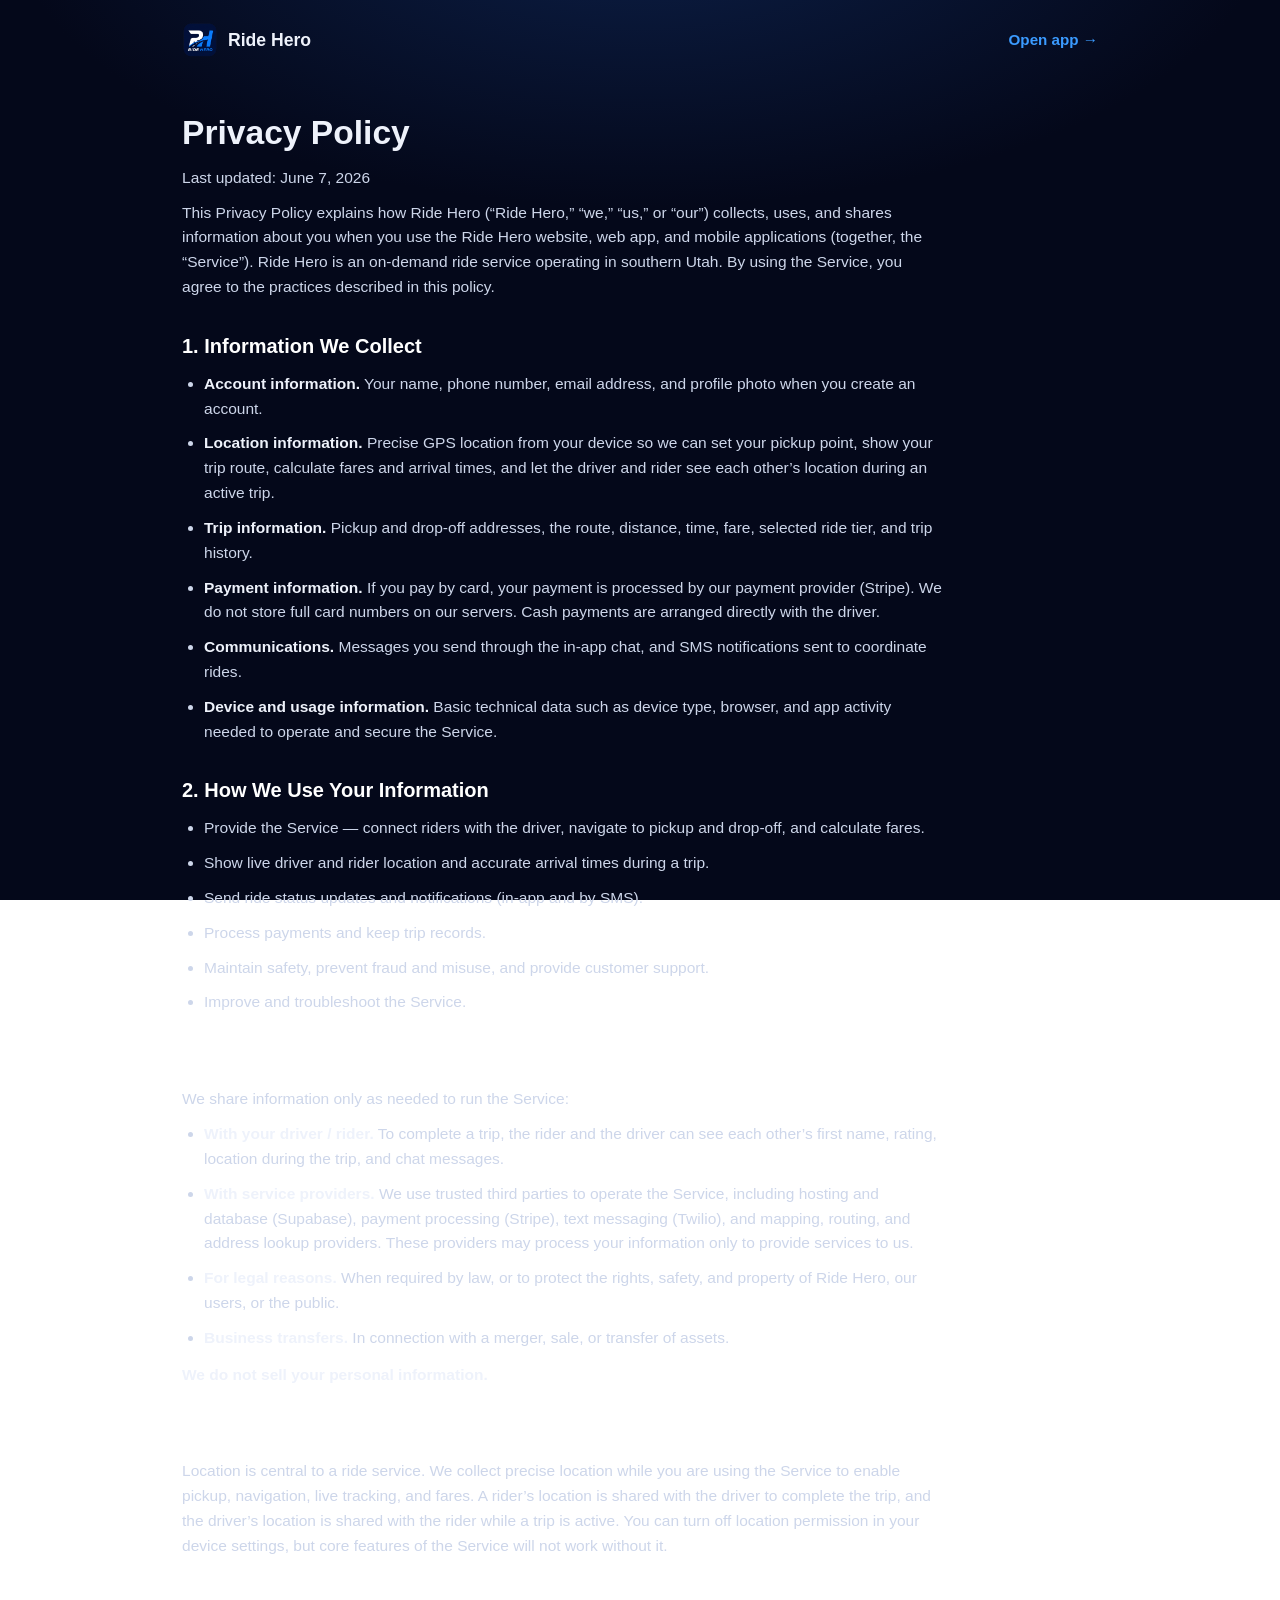
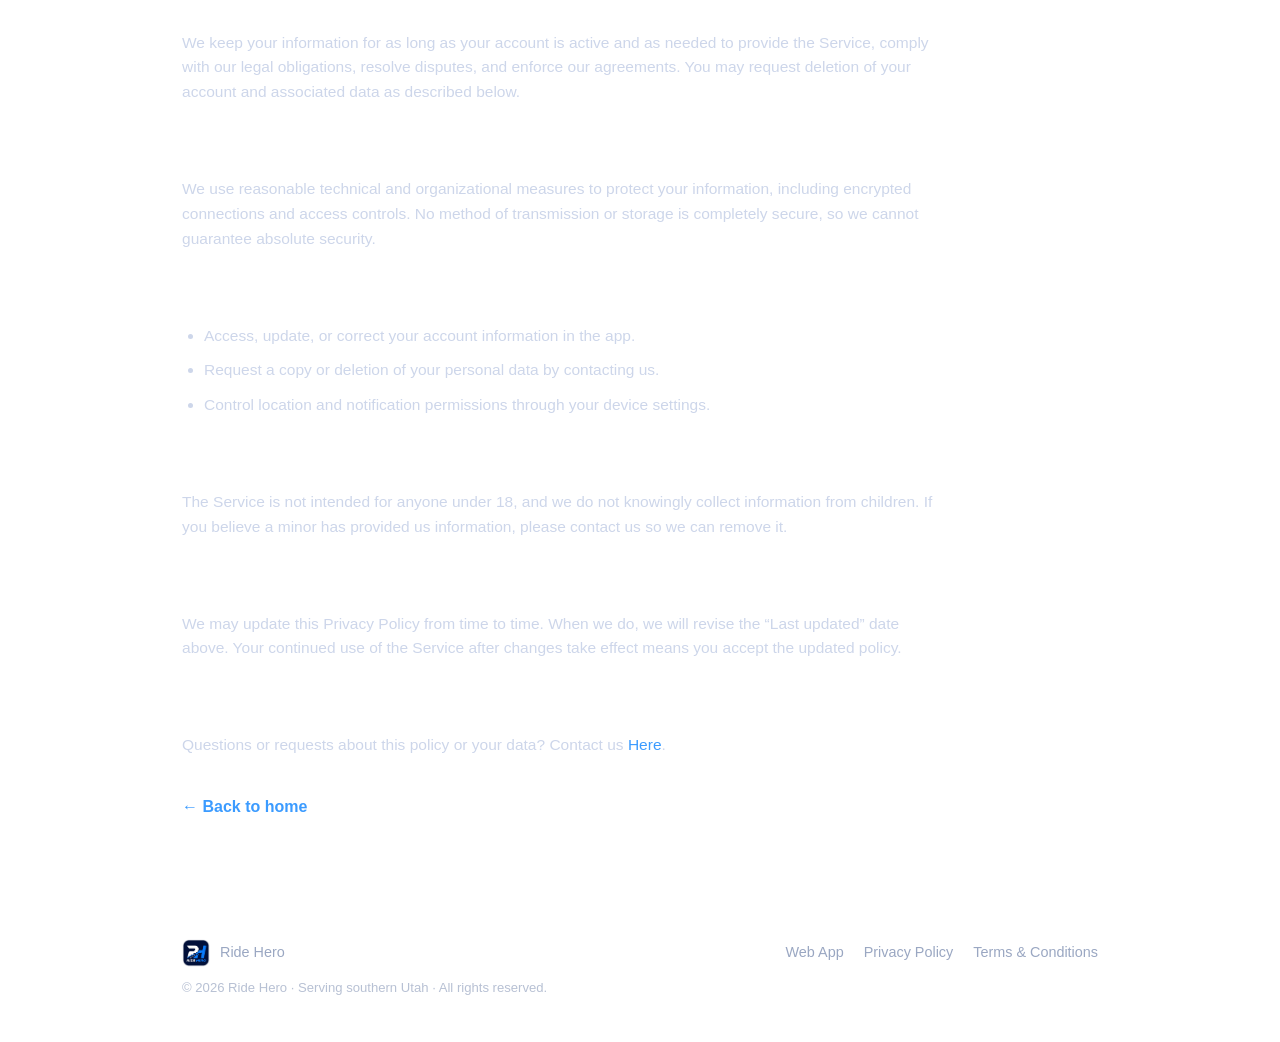
==== privacy.html @ 1ddea8a7 "Initial commit — Ride Hero marketing website" ====
<!DOCTYPE html>
<html lang="en">
<head>
  <meta charset="UTF-8" />
  <meta name="viewport" content="width=device-width, initial-scale=1.0" />
  <title>Privacy Policy — Ride Hero</title>
  <meta name="description" content="Ride Hero Privacy Policy — how we collect, use, and protect your information." />
  <link rel="icon" href="logo.png" />
  <link rel="stylesheet" href="styles.css" />
</head>
<body>
  <div class="container">

    <nav class="nav">
      <a class="nav__brand" href="index.html" style="color:inherit"><img src="logo.png" alt="Ride Hero logo" /> Ride Hero</a>
      <a href="https://ridr-hero.vercel.app" class="nav__cta">Open app →</a>
    </nav>

    <main class="legal">
      <h1>Privacy Policy</h1>
      <p class="legal__updated">Last updated: June 7, 2026</p>

      <p>
        This Privacy Policy explains how Ride Hero (“Ride Hero,” “we,” “us,” or “our”) collects, uses, and
        shares information about you when you use the Ride Hero website, web app, and mobile applications
        (together, the “Service”). Ride Hero is an on-demand ride service operating in southern Utah. By using
        the Service, you agree to the practices described in this policy.
      </p>

      <h2>1. Information We Collect</h2>
      <ul>
        <li><strong>Account information.</strong> Your name, phone number, email address, and profile photo when you create an account.</li>
        <li><strong>Location information.</strong> Precise GPS location from your device so we can set your pickup point, show your trip route, calculate fares and arrival times, and let the driver and rider see each other’s location during an active trip.</li>
        <li><strong>Trip information.</strong> Pickup and drop-off addresses, the route, distance, time, fare, selected ride tier, and trip history.</li>
        <li><strong>Payment information.</strong> If you pay by card, your payment is processed by our payment provider (Stripe). We do not store full card numbers on our servers. Cash payments are arranged directly with the driver.</li>
        <li><strong>Communications.</strong> Messages you send through the in-app chat, and SMS notifications sent to coordinate rides.</li>
        <li><strong>Device and usage information.</strong> Basic technical data such as device type, browser, and app activity needed to operate and secure the Service.</li>
      </ul>

      <h2>2. How We Use Your Information</h2>
      <ul>
        <li>Provide the Service — connect riders with the driver, navigate to pickup and drop-off, and calculate fares.</li>
        <li>Show live driver and rider location and accurate arrival times during a trip.</li>
        <li>Send ride status updates and notifications (in-app and by SMS).</li>
        <li>Process payments and keep trip records.</li>
        <li>Maintain safety, prevent fraud and misuse, and provide customer support.</li>
        <li>Improve and troubleshoot the Service.</li>
      </ul>

      <h2>3. How We Share Information</h2>
      <p>We share information only as needed to run the Service:</p>
      <ul>
        <li><strong>With your driver / rider.</strong> To complete a trip, the rider and the driver can see each other’s first name, rating, location during the trip, and chat messages.</li>
        <li><strong>With service providers.</strong> We use trusted third parties to operate the Service, including hosting and database (Supabase), payment processing (Stripe), text messaging (Twilio), and mapping, routing, and address lookup providers. These providers may process your information only to provide services to us.</li>
        <li><strong>For legal reasons.</strong> When required by law, or to protect the rights, safety, and property of Ride Hero, our users, or the public.</li>
        <li><strong>Business transfers.</strong> In connection with a merger, sale, or transfer of assets.</li>
      </ul>
      <p><strong>We do not sell your personal information.</strong></p>

      <h2>4. Location Information</h2>
      <p>
        Location is central to a ride service. We collect precise location while you are using the Service to
        enable pickup, navigation, live tracking, and fares. A rider’s location is shared with the driver to
        complete the trip, and the driver’s location is shared with the rider while a trip is active. You can
        turn off location permission in your device settings, but core features of the Service will not work
        without it.
      </p>

      <h2>5. Data Retention</h2>
      <p>
        We keep your information for as long as your account is active and as needed to provide the Service,
        comply with our legal obligations, resolve disputes, and enforce our agreements. You may request
        deletion of your account and associated data as described below.
      </p>

      <h2>6. Security</h2>
      <p>
        We use reasonable technical and organizational measures to protect your information, including
        encrypted connections and access controls. No method of transmission or storage is completely secure,
        so we cannot guarantee absolute security.
      </p>

      <h2>7. Your Choices and Rights</h2>
      <ul>
        <li>Access, update, or correct your account information in the app.</li>
        <li>Request a copy or deletion of your personal data by contacting us.</li>
        <li>Control location and notification permissions through your device settings.</li>
      </ul>

      <h2>8. Children’s Privacy</h2>
      <p>
        The Service is not intended for anyone under 18, and we do not knowingly collect information from
        children. If you believe a minor has provided us information, please contact us so we can remove it.
      </p>

      <h2>9. Changes to This Policy</h2>
      <p>
        We may update this Privacy Policy from time to time. When we do, we will revise the “Last updated” date
        above. Your continued use of the Service after changes take effect means you accept the updated policy.
      </p>

      <h2>10. Contact Us</h2>
      <p>
        Questions or requests about this policy or your data? Contact us&nbsp;<a href="mailto:azpilot@gmail.com">Here</a>.
      </p>

      <a class="backlink" href="index.html">← Back to home</a>
    </main>

    <footer class="footer">
      <div class="footer__inner">
        <div class="footer__brand"><img src="logo.png" alt="" /> Ride Hero</div>
        <div class="footer__links">
          <a href="https://ridr-hero.vercel.app">Web App</a>
          <a href="privacy.html">Privacy Policy</a>
          <a href="terms.html">Terms &amp; Conditions</a>
        </div>
      </div>
      <p class="footer__copy">© 2026 Ride Hero · Serving southern Utah · All rights reserved.</p>
    </footer>

  </div>
</body>
</html>
---- styles.css ----
:root {
  --blue: #097CFD;
  --blue-light: #3b9bff;
  --bg: #04081a;
  --text: #eef2fb;
  --muted: #9aa7c2;
  --card: rgba(255, 255, 255, 0.045);
  --border: rgba(255, 255, 255, 0.09);
  --radius: 18px;
}

* { margin: 0; padding: 0; box-sizing: border-box; }
html { scroll-behavior: smooth; scrollbar-color: #013a77 #04081A; }

body {
  font-family: -apple-system, BlinkMacSystemFont, 'Segoe UI', Roboto, Helvetica, Arial, sans-serif;
  background: radial-gradient(ellipse 90% 60% at 50% -10%, #0c1f47 0%, #04081a 55%);
  background-attachment: fixed;
  color: var(--text);
  line-height: 1.6;
  min-height: 100vh;
  -webkit-font-smoothing: antialiased;
}

a { color: var(--blue-light); text-decoration: none; }
a:hover { text-decoration: underline; }

.container { width: 100%; max-width: 960px; margin: 0 auto; padding: 0 22px; }

/* ── Top nav ──────────────────────────────────────────────────────────── */
.nav { display: flex; align-items: center; justify-content: space-between; padding: 22px 0; }
.nav__brand { display: flex; align-items: center; gap: 10px; font-weight: 800; font-size: 1.1rem; }
.nav__brand img { width: 36px; height: 36px; border-radius: 9px; }
.nav__cta { font-weight: 700; font-size: 0.95rem; }

/* ── Hero ─────────────────────────────────────────────────────────────── */
.hero { text-align: center; padding: 36px 0 56px; }
.hero__logo {
  width: 132px; height: 132px; border-radius: 30px;
  box-shadow: 0 20px 60px rgba(9, 124, 253, 0.28);
}
.hero__title { font-size: 3rem; font-weight: 900; letter-spacing: -1px; margin: 26px 0 8px; }
.hero__title span { color: var(--blue); }
.hero__tagline { font-size: 1.25rem; font-weight: 600; }
.hero__sub {
  font-size: 1rem; color: var(--muted); margin: 10px auto 0; max-width: 560px;
}

/* ── Store buttons ────────────────────────────────────────────────────── */
.stores { display: flex; flex-wrap: wrap; gap: 14px; justify-content: center; margin-top: 36px; }
.badge {
  display: flex; align-items: center; gap: 12px; min-width: 210px;
  background: #000; color: #fff;
  border: 1px solid rgba(255, 255, 255, 0.18); border-radius: 14px;
  padding: 11px 20px; position: relative;
  transition: transform 0.15s, border-color 0.15s, background 0.15s;
}
.badge:hover { transform: translateY(-2px); text-decoration: none; border-color: rgba(255, 255, 255, 0.42); }
.badge svg { width: 26px; height: 26px; flex-shrink: 0; }
.badge__text { text-align: left; line-height: 1.15; }
.badge__small { display: block; font-size: 0.66rem; text-transform: uppercase; letter-spacing: 0.05em; opacity: 0.85; }
.badge__big { display: block; font-size: 1.15rem; font-weight: 700; }
.badge--web { background: var(--blue); border-color: transparent; box-shadow: 0 8px 28px rgba(9, 124, 253, 0.4); }
.badge--web:hover { background: var(--blue-light); }
.badge--soon { opacity: 0.72; }
.badge__soon {
  position: absolute; top: -9px; right: 12px;
  background: var(--blue); color: #fff; font-size: 0.6rem; font-weight: 800;
  text-transform: uppercase; letter-spacing: 0.06em; padding: 2px 8px; border-radius: 99px;
}

/* ── Features ─────────────────────────────────────────────────────────── */
.features {
  display: grid; grid-template-columns: repeat(auto-fit, minmax(200px, 1fr));
  gap: 16px; padding: 24px 0 60px;
}
.feature { background: var(--card); border: 1px solid var(--border); border-radius: var(--radius); padding: 22px; }
.feature__icon { font-size: 1.8rem; }
.feature__title { font-weight: 700; font-size: 1.05rem; margin: 10px 0 6px; }
.feature__desc { color: var(--muted); font-size: 0.92rem; }

/* ── Footer ───────────────────────────────────────────────────────────── */
.footer { border-top: 1px solid var(--border); padding: 28px 0 44px; margin-top: 20px; }
.footer__inner { display: flex; flex-wrap: wrap; align-items: center; justify-content: space-between; gap: 14px; }
.footer__brand { display: flex; align-items: center; gap: 10px; color: var(--muted); font-size: 0.9rem; }
.footer__brand img { width: 28px; height: 28px; border-radius: 7px; }
.footer__links { display: flex; gap: 20px; flex-wrap: wrap; }
.footer__links a { color: var(--muted); font-size: 0.9rem; }
.footer__links a:hover { color: var(--text); }
.footer__copy { width: 100%; color: var(--muted); font-size: 0.82rem; opacity: 0.7; margin-top: 10px; }

/* ── Legal pages ──────────────────────────────────────────────────────── */
.legal { padding: 26px 0 70px; max-width: 760px; }
.legal h1 { font-size: 2.1rem; font-weight: 900; margin-bottom: 6px; }
.legal__updated { color: var(--muted); font-size: 0.9rem; margin-bottom: 26px; }
.legal h2 { font-size: 1.25rem; font-weight: 800; margin: 30px 0 10px; color: #fff; }
.legal p, .legal li { color: #cdd6ea; font-size: 0.97rem; margin-bottom: 10px; }
.legal ul { padding-left: 22px; margin-bottom: 12px; }
.legal strong { color: var(--text); }
.legal__note {
  background: var(--card); border: 1px solid var(--border); border-left: 3px solid var(--blue);
  border-radius: 10px; padding: 14px 16px; color: var(--muted); font-size: 0.88rem; margin: 24px 0;
}
.backlink { display: inline-block; margin-top: 26px; color: var(--blue-light); font-weight: 600; }

@media (max-width: 560px) {
  .hero__title { font-size: 2.3rem; }
  .badge { min-width: 0; flex: 1 1 100%; justify-content: center; }
  .hero__logo { width: 112px; height: 112px; }
}
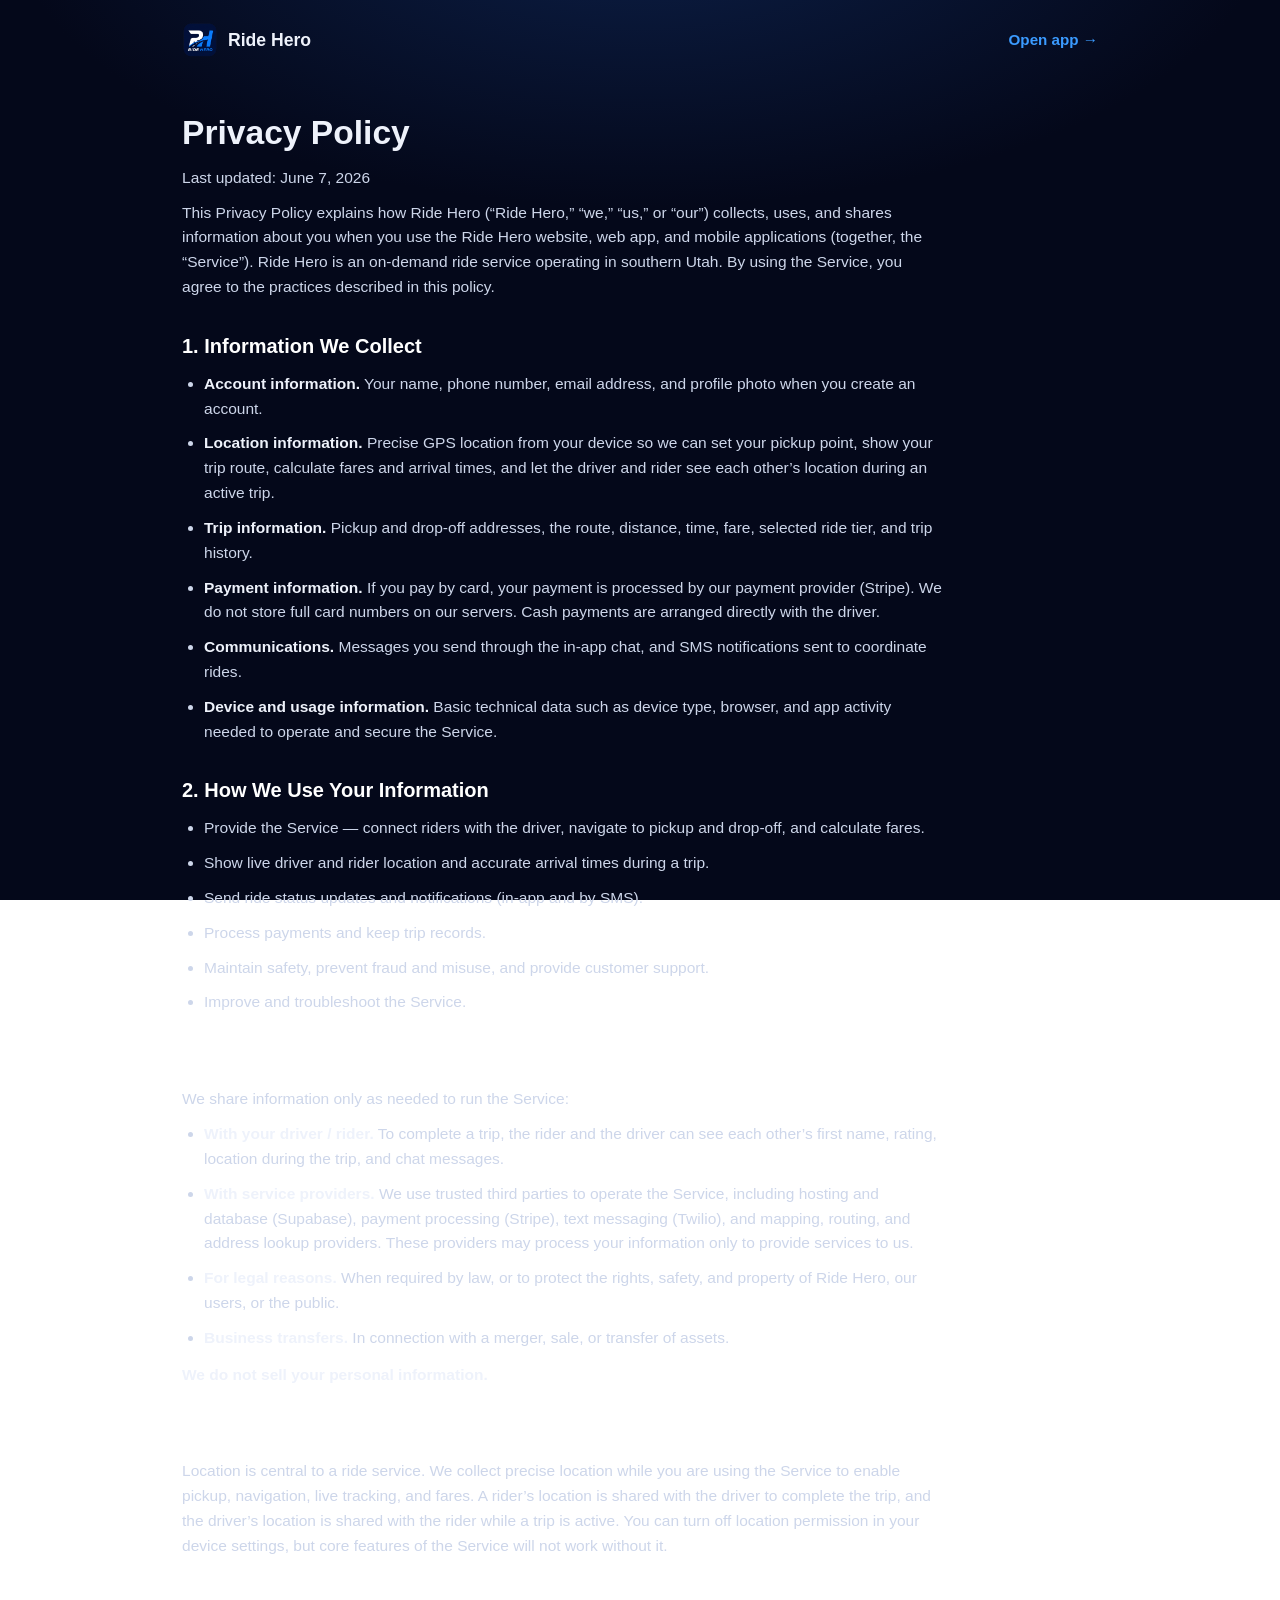
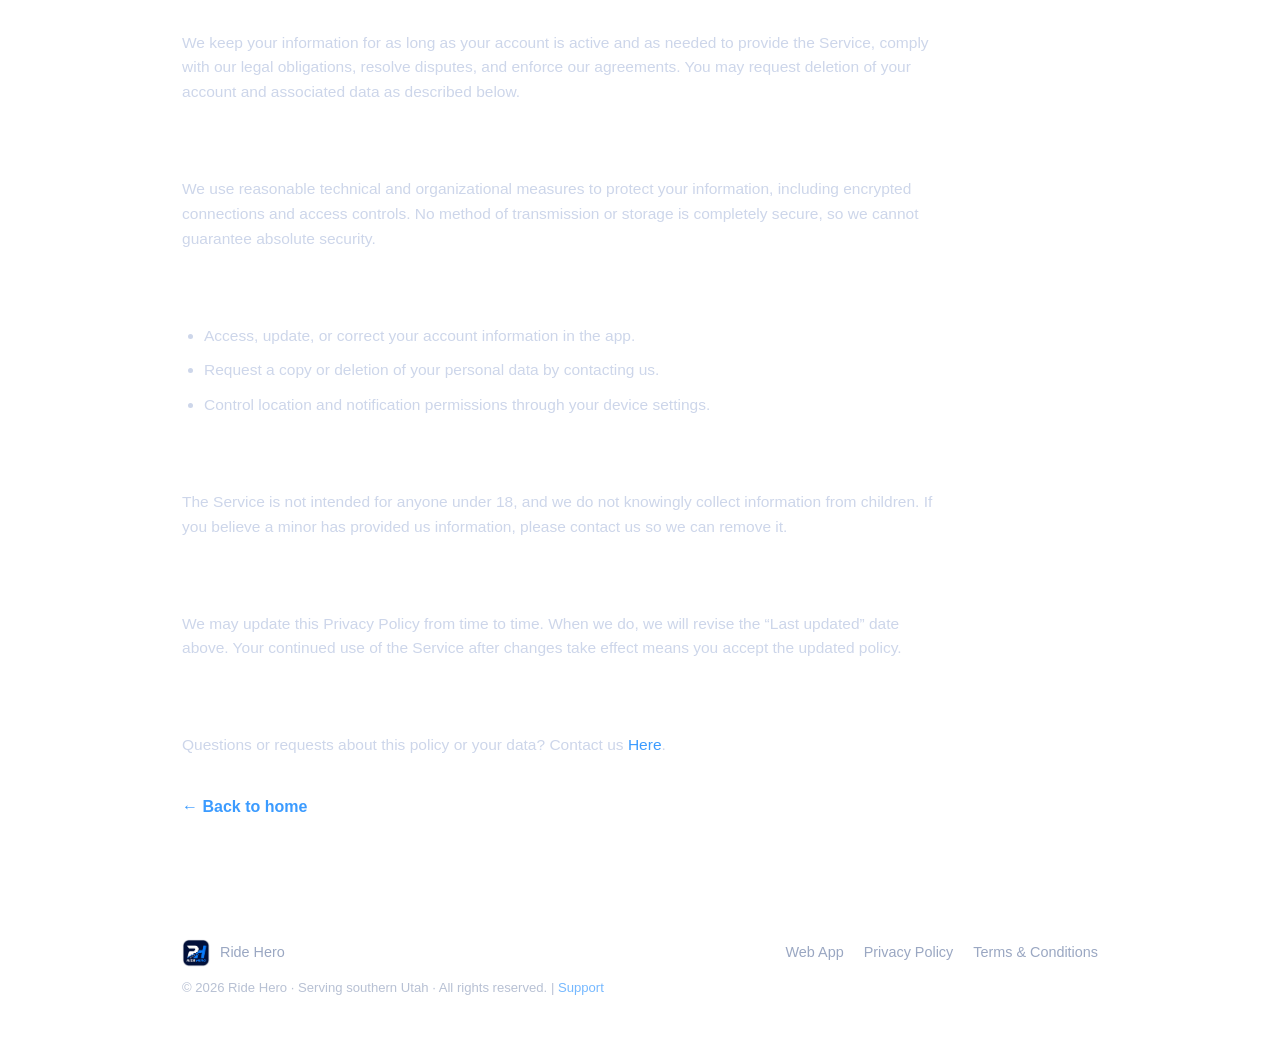
==== commit cfaa3bbd: "Added Support email in footer" ====
--- a/privacy.html
+++ b/privacy.html
@@ -13,7 +13,7 @@
 
     <nav class="nav">
       <a class="nav__brand" href="index.html" style="color:inherit"><img src="logo.png" alt="Ride Hero logo" /> Ride Hero</a>
-      <a href="https://ridr-hero.vercel.app" class="nav__cta">Open app →</a>
+      <a href="https://ridr-hero.vercel.app" class="nav__cta" target="_blank" rel="noopener noreferrer">Open app →</a>
     </nav>
 
     <main class="legal">
@@ -101,7 +101,7 @@
 
       <h2>10. Contact Us</h2>
       <p>
-        Questions or requests about this policy or your data? Contact us&nbsp;<a href="mailto:azpilot@gmail.com">Here</a>.
+        Questions or requests about this policy or your data? Contact us&nbsp;<a href="mailto:rides@rideheroapp.com">Here</a>.
       </p>
 
       <a class="backlink" href="index.html">← Back to home</a>
@@ -116,7 +116,7 @@
           <a href="terms.html">Terms &amp; Conditions</a>
         </div>
       </div>
-      <p class="footer__copy">© 2026 Ride Hero · Serving southern Utah · All rights reserved.</p>
+      <p class="footer__copy">© 2026 Ride Hero · Serving southern Utah · All rights reserved. | <a mailto:rides@rideheroapp.com">Support</a></p>
     </footer>
 
   </div>
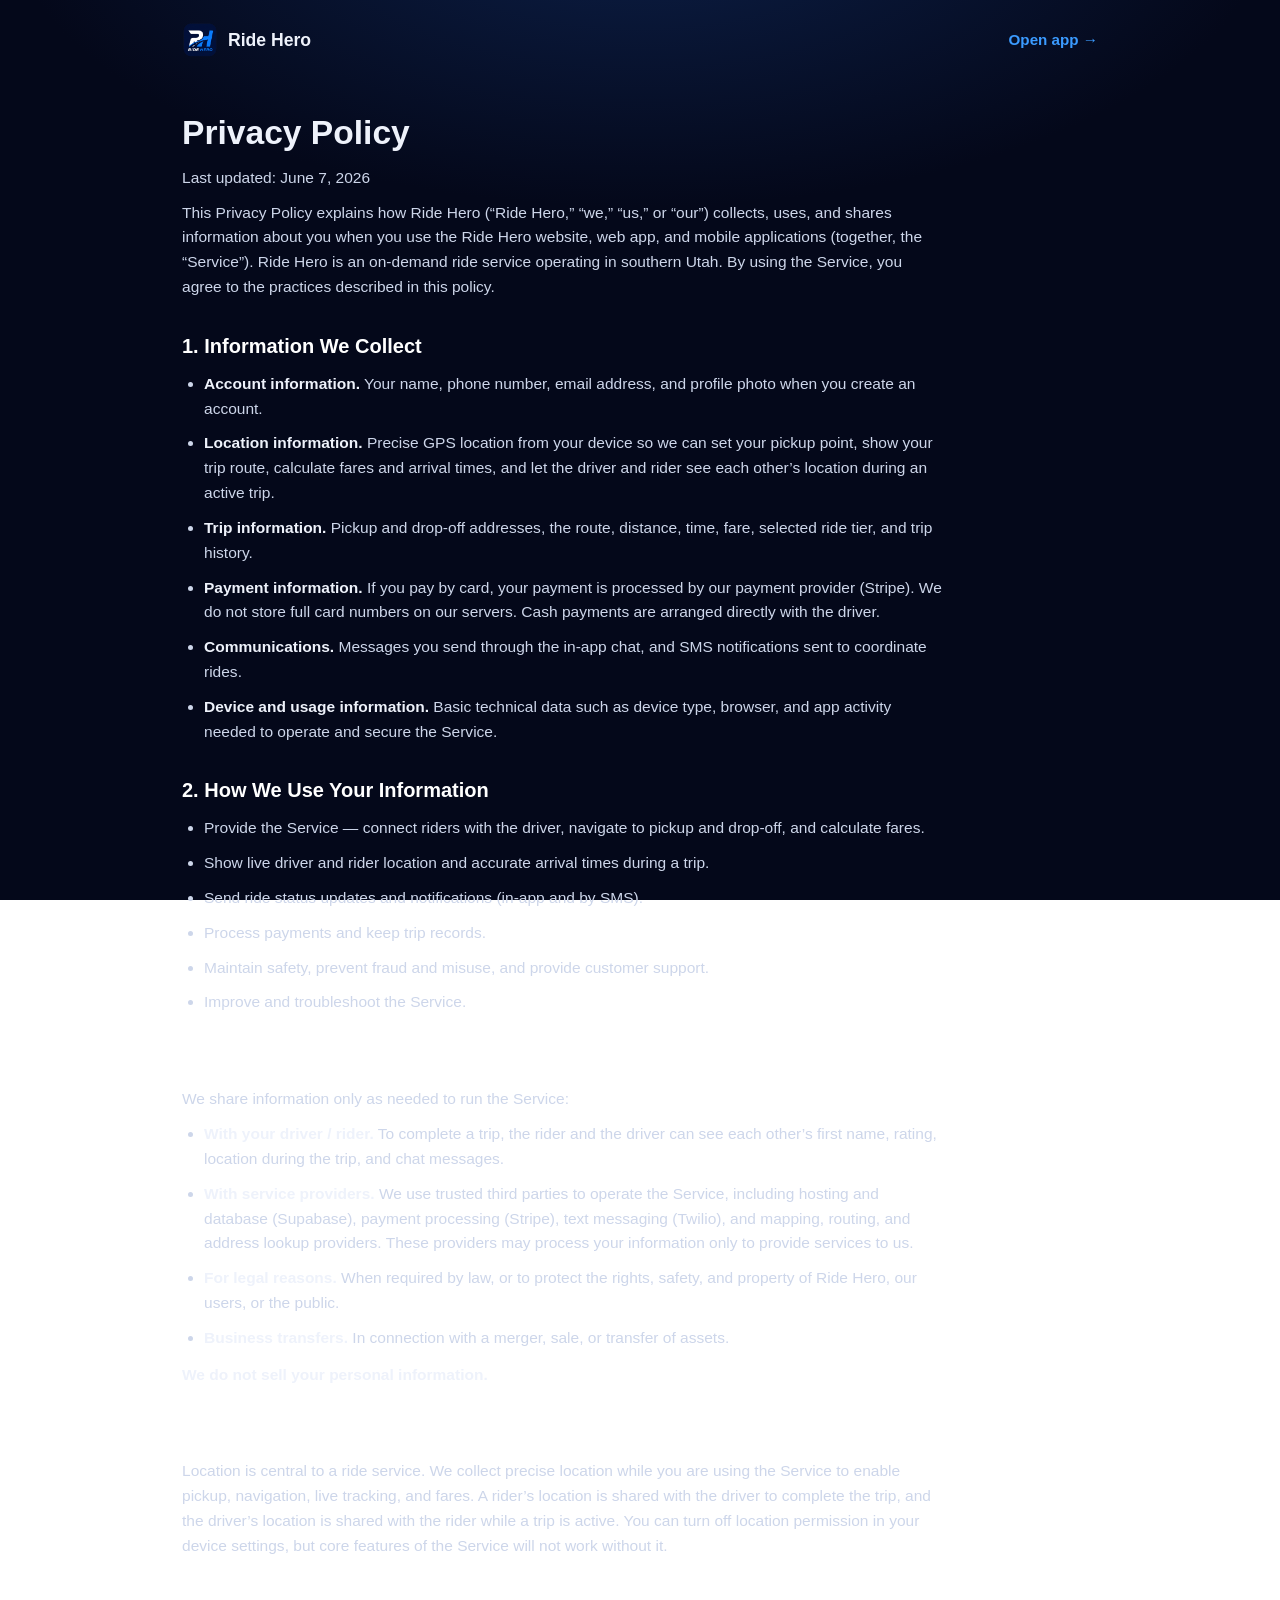
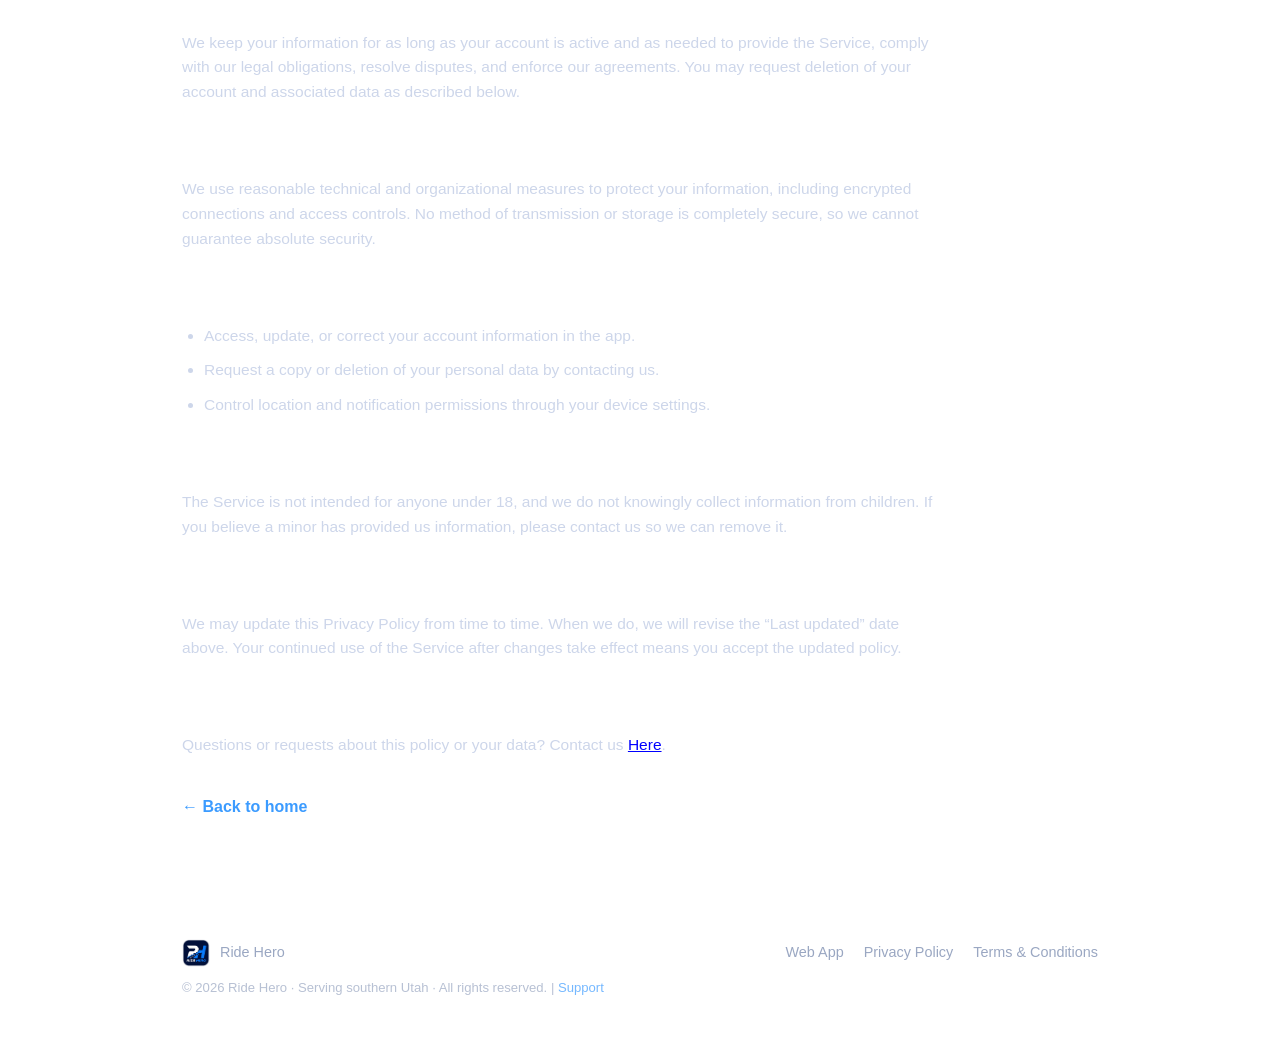
==== commit 6fb6d659: "Added css styles for footer link" ====
--- a/styles.css
+++ b/styles.css
@@ -24,6 +24,11 @@
 
 a { color: var(--blue-light); text-decoration: none; }
 a:hover { text-decoration: underline; }
+a[href^="mailto:"] {
+    cursor: pointer; /* Show hand cursor */
+    color: blue;      /* Optional: make it look like a link */
+    text-decoration: underline; /* Optional: underline */
+}
 
 .container { width: 100%; max-width: 960px; margin: 0 auto; padding: 0 22px; }
 
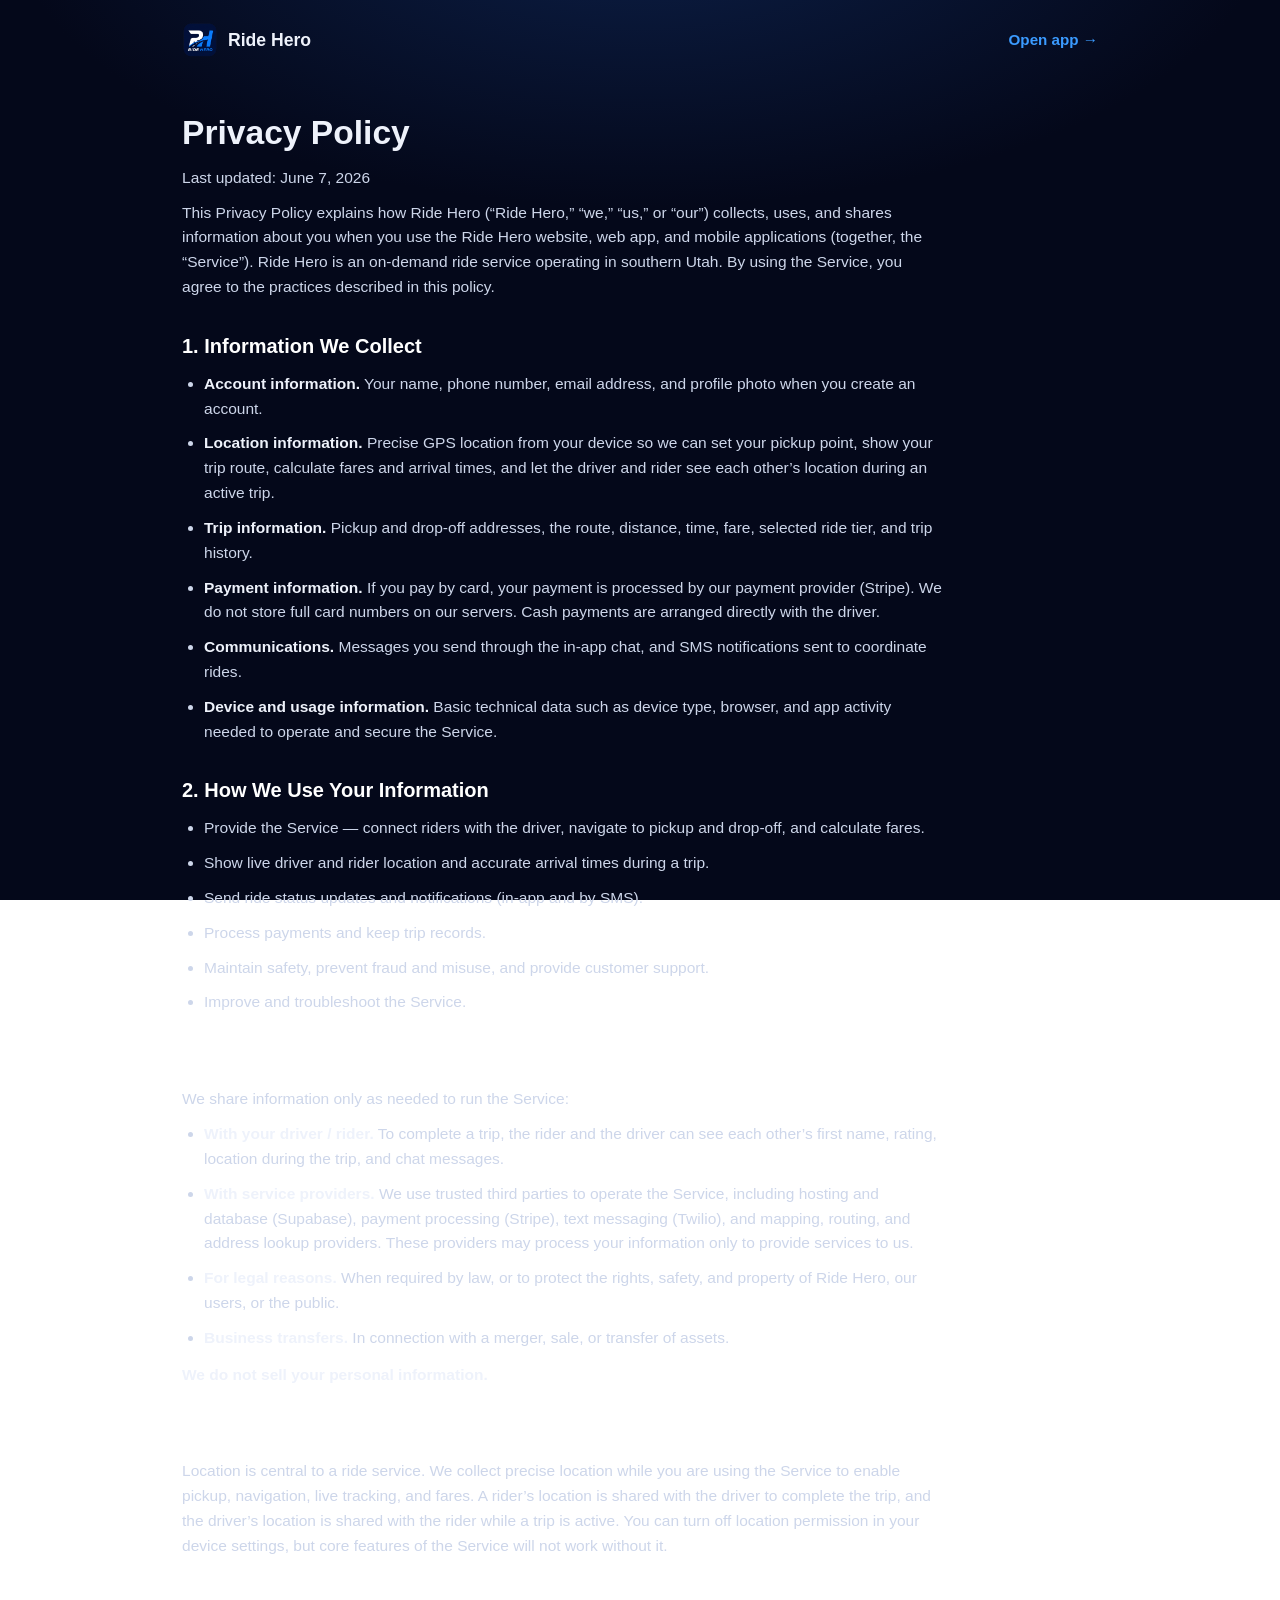
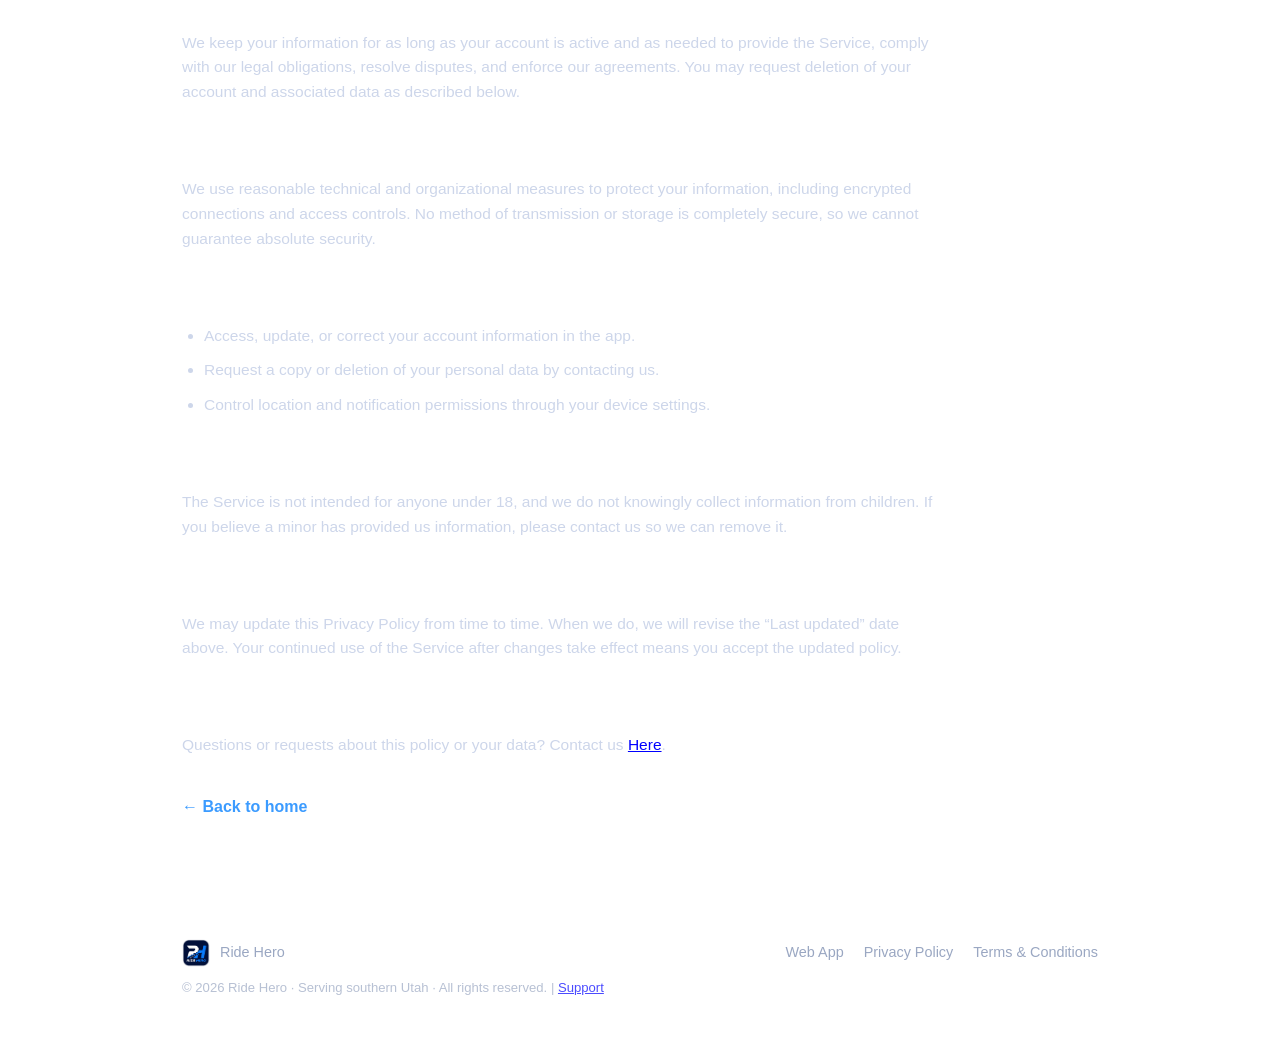
==== commit ef57051f: "fixed email link" ====
--- a/privacy.html
+++ b/privacy.html
@@ -116,7 +116,7 @@
           <a href="terms.html">Terms &amp; Conditions</a>
         </div>
       </div>
-      <p class="footer__copy">© 2026 Ride Hero · Serving southern Utah · All rights reserved. | <a mailto:rides@rideheroapp.com">Support</a></p>
+      <p class="footer__copy">© 2026 Ride Hero · Serving southern Utah · All rights reserved. | <a href="mailto:rides@rideheroapp.com">Support</a></p>
     </footer>
 
   </div>
